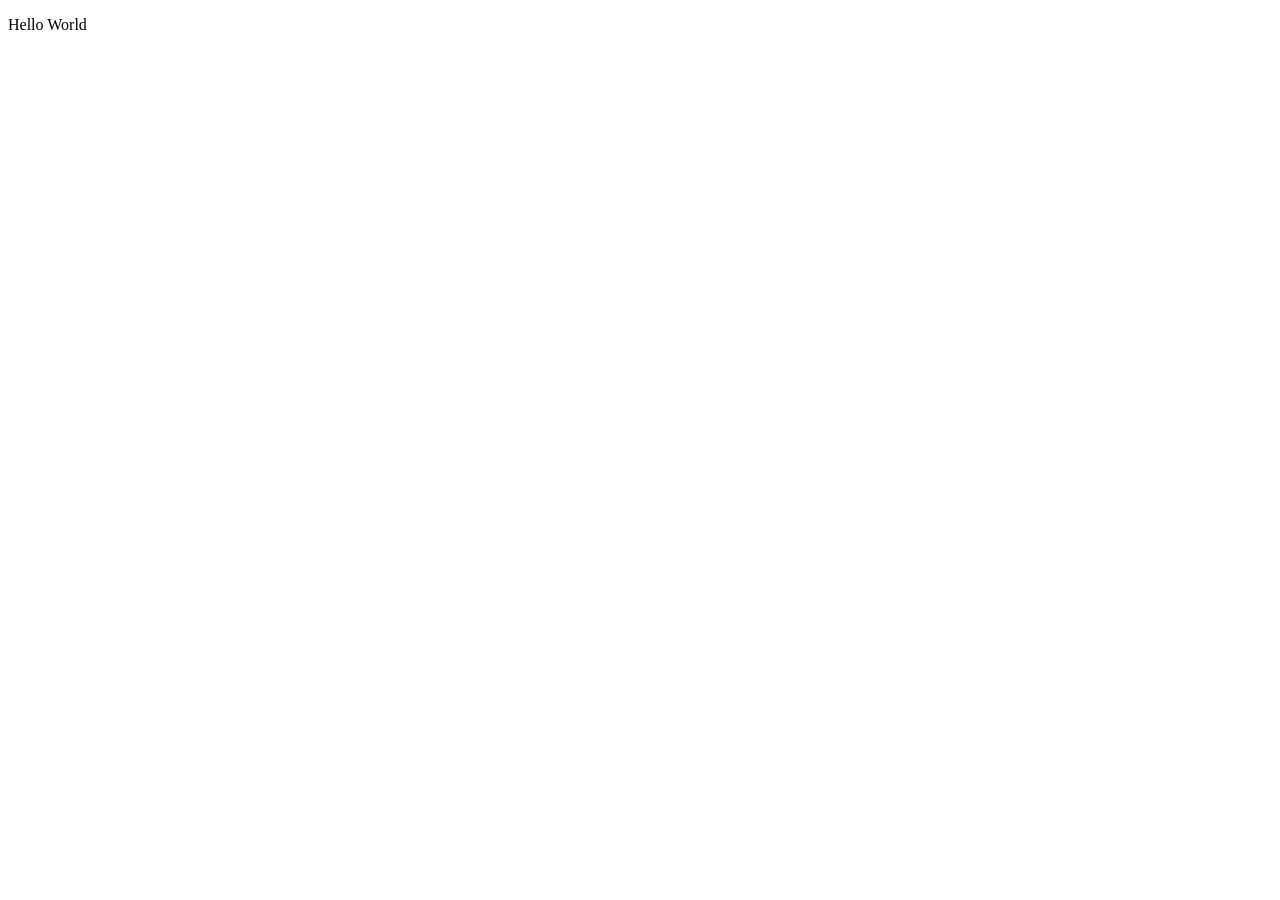
==== cookie.html @ e96be4ca "Added bg and main product" ====
<!DOCTYPE html>
<html lang="en">
<head>
    <meta charset="UTF-8">
    <meta name="viewport" content="width=device-width, initial-scale=1.0">
    <title>Cookie</title>
</head>
<body>
    <p> Hello World </p>
</body>
</html>
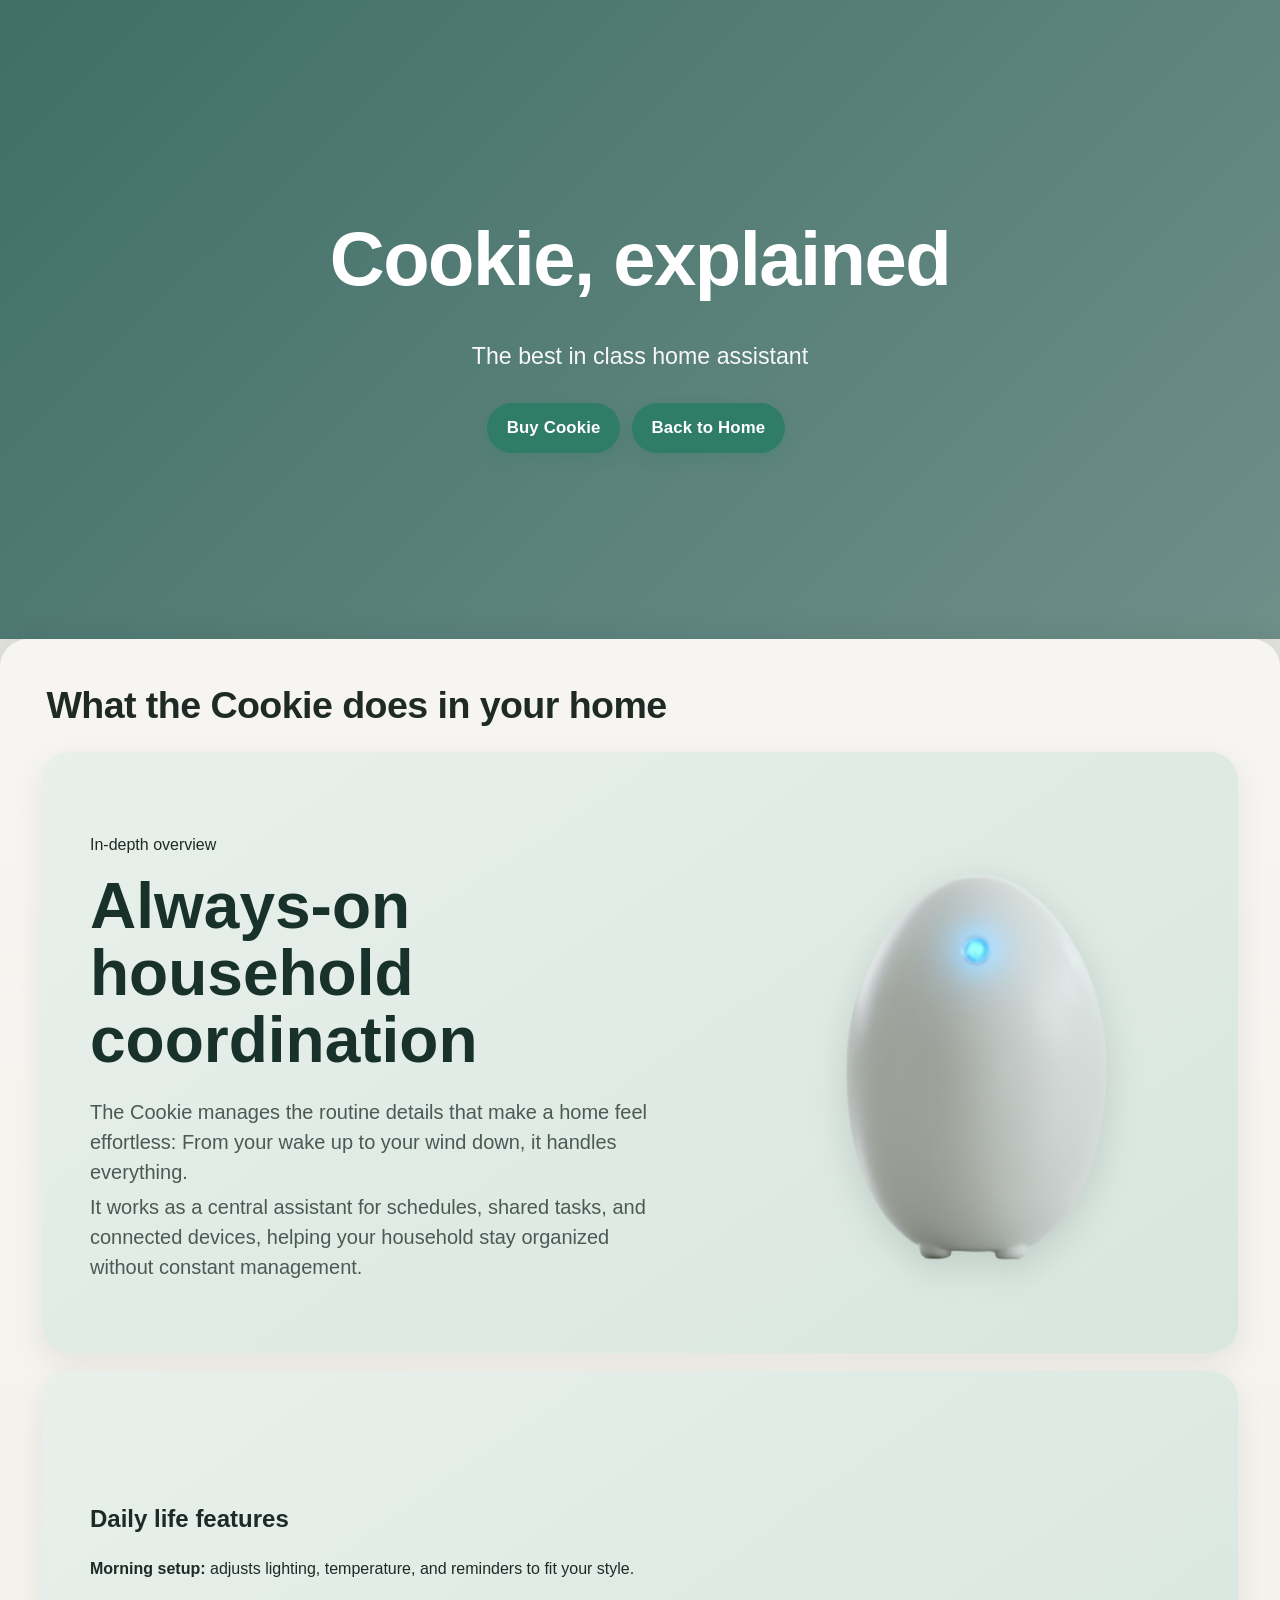
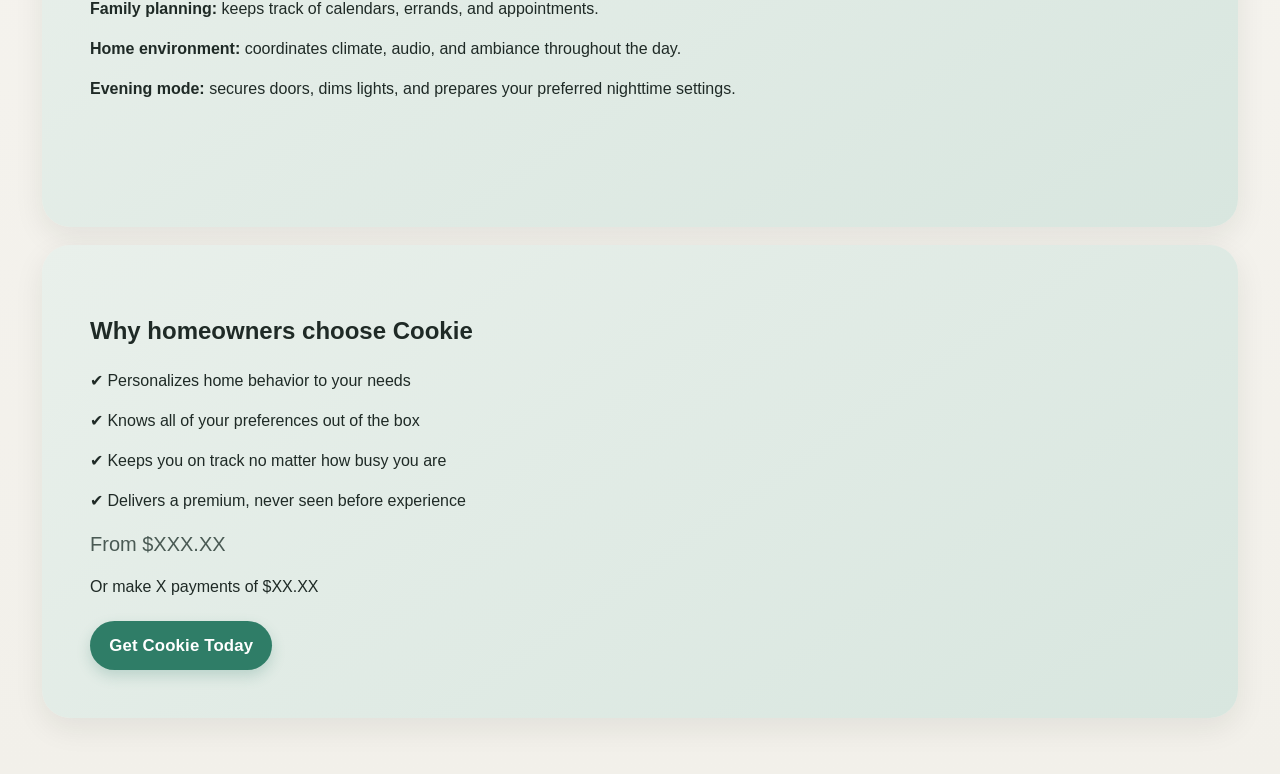
==== commit 26442b61: "v2" ====
--- a/cookie.html
+++ b/cookie.html
@@ -1,11 +1,69 @@
 <!DOCTYPE html>
 <html lang="en">
 <head>
-    <meta charset="UTF-8">
-    <meta name="viewport" content="width=device-width, initial-scale=1.0">
-    <title>Cookie</title>
+  <meta charset="UTF-8" />
+  <meta name="viewport" content="width=device-width, initial-scale=1.0" />
+  <title>Cookie | About</title>
+  <link rel="stylesheet" href="index.css" />
 </head>
 <body>
-    <p> Hello World </p>
+  <div
+    id="title-container"
+    style="min-height: 55vh; background: linear-gradient(135deg, #3f6f67, #6f8f89)"
+  >
+    <h1 id="title" class="big-text">Cookie, explained</h1>
+    <p id="title-description">
+      The best in class home assistant
+    </p>
+    <div>
+      <a href="buycookie.html" class="product-button">Buy Cookie</a>
+      <a href="index.html" class="product-button">Back to Home</a>
+    </div>
+  </div>
+
+  <div class="content-box">
+    <h2 class="big-text">What the Cookie does in your home</h2>
+
+    <div class="product-container">
+      <div class="product-text">
+        <p>In-depth overview</p>
+        <h2 class="product-title">Always-on household coordination</h2>
+        <p class="product-description">
+          The Cookie manages the routine details that make a home feel effortless:
+          From your wake up to your wind down, it handles everything.
+        </p>
+        <p class="product-description">
+          It works as a central assistant for schedules, shared tasks, and connected devices,
+          helping your household stay organized without constant management.
+        </p>
+      </div>
+      <div class="image-container">
+        <img class="product-image" src="assets/cookie.png" alt="Cookie home assistant" />
+      </div>
+    </div>
+
+    <div class="product-container">
+      <div class="product-text">
+        <h2>Daily life features</h2>
+        <p><strong>Morning setup:</strong> adjusts lighting, temperature, and reminders to fit your style.</p>
+        <p><strong>Family planning:</strong> keeps track of calendars, errands, and appointments.</p>
+        <p><strong>Home environment:</strong> coordinates climate, audio, and ambiance throughout the day.</p>
+        <p><strong>Evening mode:</strong> secures doors, dims lights, and prepares your preferred nighttime settings.</p>
+      </div>
+    </div>
+
+    <div class="product-container">
+      <div class="product-text">
+        <h2>Why homeowners choose Cookie</h2>
+        <p>✔ Personalizes home behavior to your needs</p>
+        <p>✔ Knows all of your preferences out of the box</p>
+        <p>✔ Keeps you on track no matter how busy you are</p>
+        <p>✔ Delivers a premium, never seen before experience</p>
+        <p class="product-description">From $XXX.XX</p>
+        <p>Or make X payments of $XX.XX</p>
+        <a href="buycookie.html" class="product-button">Get Cookie Today</a>
+      </div>
+    </div>
+  </div>
 </body>
 </html>
--- a/index.css
+++ b/index.css
@@ -0,0 +1,228 @@
+:root {
+  --bg-soft: #f6f4ef;
+  --surface: #ffffff;
+  --card: #e9f0eb;
+  --card-strong: #d8e6df;
+  --text: #1f2a26;
+  --text-muted: #4a5a54;
+  --brand: #2f7d67;
+  --brand-hover: #256553;
+  --accent: #7a9f73;
+  --ring: rgba(47, 125, 103, 0.25);
+  --shadow-soft: 0 10px 30px rgba(21, 36, 31, 0.08);
+  --radius-lg: 28px;
+  --radius-md: 16px;
+  --radius-sm: 12px;
+}
+
+html,
+body {
+  margin: 0;
+  padding: 0;
+  width: 100%;
+  min-height: 100%;
+  overflow-x: hidden;
+  background: var(--bg-soft);
+  color: var(--text);
+  font-family: "Inter", "Avenir Next", "Segoe UI", Arial, Helvetica, sans-serif;
+  line-height: 1.5;
+  position: relative; /* added */
+}
+
+#video-background {
+  position: fixed;
+  inset: 0;
+  width: 100%;
+  height: 100%;
+  object-fit: cover;
+  z-index: 0; /* changed from -2 */
+}
+
+/* subtle overlay for readability on hero sections */
+body::before {
+  content: "";
+  position: fixed;
+  inset: 0;
+  z-index: 1; /* changed from -1 */
+  background: linear-gradient(
+    to bottom,
+    rgba(16, 29, 25, 0.28) 0%,
+    rgba(16, 29, 25, 0.18) 35%,
+    rgba(246, 244, 239, 0.04) 100%
+  );
+  pointer-events: none;
+}
+
+/* keep page content above video + overlay */
+#title-container,
+.content-box {
+  position: relative;
+  z-index: 2;
+}
+
+#title-container {
+  display: flex;
+  flex-direction: column;
+  justify-content: center;
+  align-items: center;
+
+  min-height: 100vh;
+  padding: 8vh 4vw;
+  text-align: center;
+  color: #ffffff;
+}
+
+#title {
+  font-size: clamp(2.2rem, 7vw, 4.75rem);
+  margin: 0.2em 0;
+  letter-spacing: -0.02em;
+  text-wrap: balance;
+}
+
+#title-description {
+  margin-top: 0.35em;
+  font-size: clamp(1rem, 2.2vw, 1.45rem);
+  opacity: 0.95;
+  max-width: 780px;
+}
+
+.big-text {
+  font-family: "Inter", "Avenir Next", "Segoe UI", Arial, Helvetica, sans-serif;
+  letter-spacing: -0.015em;
+}
+
+.content-box {
+  background: linear-gradient(180deg, #f7f5f1 0%, #f2f0ea 100%);
+  padding: clamp(20px, 3vw, 40px);
+  border-top-left-radius: 28px;
+  border-top-right-radius: 28px;
+  box-shadow: 0 -8px 24px rgba(24, 38, 33, 0.06);
+}
+
+.content-box > h2 {
+  font-size: clamp(1.5rem, 3.2vw, 2.35rem);
+  margin: 0 0 1rem 0.5rem;
+  color: var(--text);
+}
+
+.product-bar {
+  display: inline-flex;
+  background-color: var(--card-strong);
+  border-radius: var(--radius-sm);
+}
+
+.product-container {
+  background: linear-gradient(145deg, var(--card) 0%, var(--card-strong) 100%);
+  display: flex;
+  align-items: center;
+  gap: clamp(20px, 3vw, 40px);
+
+  border-radius: var(--radius-lg);
+  padding: clamp(20px, 4vw, 48px);
+  margin: 18px auto;
+  width: min(1100px, 92%);
+  min-height: 360px;
+  box-shadow: var(--shadow-soft);
+}
+
+.product-text {
+  flex: 1 1 55%;
+  min-width: 260px;
+}
+
+.product-title {
+  font-size: clamp(2rem, 6vw, 4rem);
+  line-height: 1.05;
+  margin: 0.2em 0 0.35em;
+  color: #18322b;
+}
+
+.product-description {
+  font-size: clamp(1rem, 2.1vw, 1.25rem);
+  color: var(--text-muted);
+  margin: 0.35rem 0;
+  max-width: 62ch;
+}
+
+.image-container {
+  flex: 1 1 45%;
+  display: flex;
+  justify-content: center;
+  align-items: center;
+}
+
+.product-image {
+  width: min(420px, 90%);
+  height: auto;
+  object-fit: contain;
+  filter: drop-shadow(0 10px 18px rgba(35, 65, 55, 0.16));
+  border-radius: 18px;
+}
+
+.product-button {
+  display: inline-block;
+  margin: 0.4rem 0.5rem 0 0;
+  padding: 0.75rem 1.2rem;
+  background-color: var(--brand);
+  color: white;
+  text-decoration: none;
+  border: 0;
+  border-radius: 999px;
+  font-size: clamp(0.92rem, 1.6vw, 1.05rem);
+  font-weight: 600;
+  letter-spacing: 0.01em;
+  transition: background-color 0.2s ease, transform 0.2s ease, box-shadow 0.2s ease;
+  box-shadow: 0 6px 14px rgba(47, 125, 103, 0.22);
+}
+
+.product-button:hover {
+  background-color: var(--brand-hover);
+  transform: translateY(-1px);
+}
+
+.product-button:focus-visible {
+  outline: none;
+  box-shadow: 0 0 0 4px var(--ring);
+}
+
+@media (max-width: 900px) {
+  .product-container {
+    flex-direction: column;
+    align-items: flex-start;
+    min-height: unset;
+  }
+
+  .image-container {
+    width: 100%;
+    justify-content: flex-start;
+  }
+
+  .product-image {
+    width: min(360px, 100%);
+  }
+}
+
+.specialist-card {
+  position: relative;
+  overflow: hidden;
+  align-items: stretch;
+  padding-bottom: 0;
+}
+
+.specialist-image-container {
+  align-self: stretch;
+  display: flex;
+  align-items: flex-end;
+  justify-content: center;
+  overflow: hidden;
+}
+
+.specialist-image {
+  width: min(560px, 120%);
+  max-width: none;
+  height: auto;
+  object-fit: contain;
+  margin-bottom: 0;
+  transform: none;
+  transition: none;
+}
